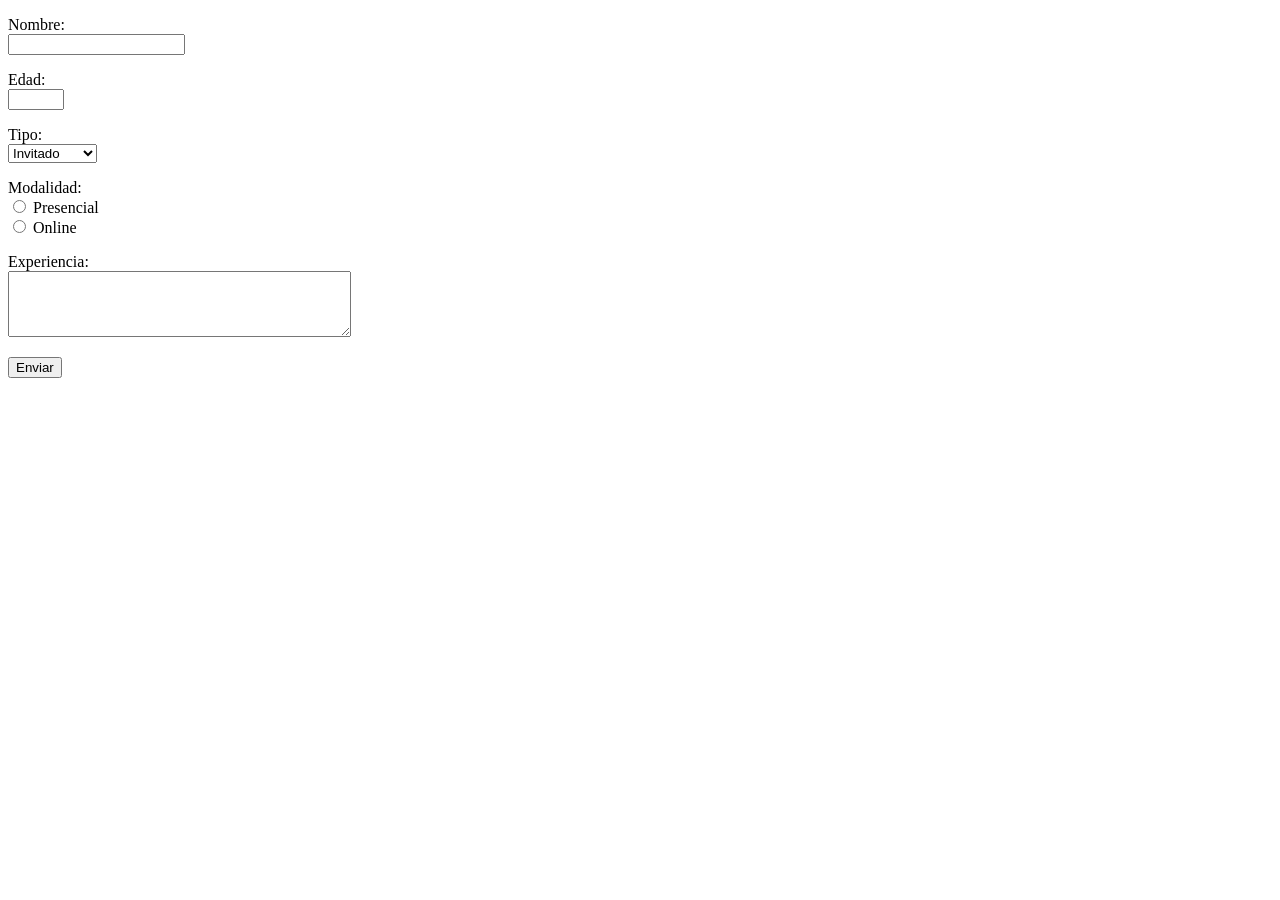
==== index.html @ 99f2424e "Primeros pasos" ====
<!DOCTYPE html>
<html lang="en">
<head>
    <meta charset="UTF-8">
    <meta name="viewport" content="width=device-width, initial-scale=1.0">
    <title>Formulario</title>
</head>
<body>
    <form action="#" method="POST">
        <!-- Nombre -->
        <p>
            <label for="nombre">Nombre:</label><br>
            <input type="text" id="nombre" name="nombre" required>
        </p>

        <!-- Edad -->
        <p>
            <label for="edad">Edad:</label><br>
            <input type="number" id="edad" name="edad" min="1" max="120" required>
        </p>

        <!-- Tipo -->
        <p>
            <label for="tipo">Tipo:</label><br>
            <select id="tipo" name="tipo" required>
                <option value="invitado">Invitado</option>
                <option value="estudiante">Estudiante</option>
                <option value="profesional">Profesional</option>
            </select>
        </p>

        <!-- Modalidad -->
        <p>
            <label>Modalidad:</label><br>
            <input type="radio" id="presencial" name="modalidad" value="presencial" required>
            <label for="presencial">Presencial</label><br>
            
            <input type="radio" id="online" name="modalidad" value="online">
            <label for="online">Online</label><br>
        </p>

        <!-- Experiencia -->
        <p>
            <label for="experiencia">Experiencia:</label><br>
            <textarea id="experiencia" name="experiencia" rows="4" cols="40" required></textarea>
        </p>

        <!-- Botón de Envío -->
        <p>
            <button type="submit">Enviar</button>
        </p>

    </form>
</body>
</html>
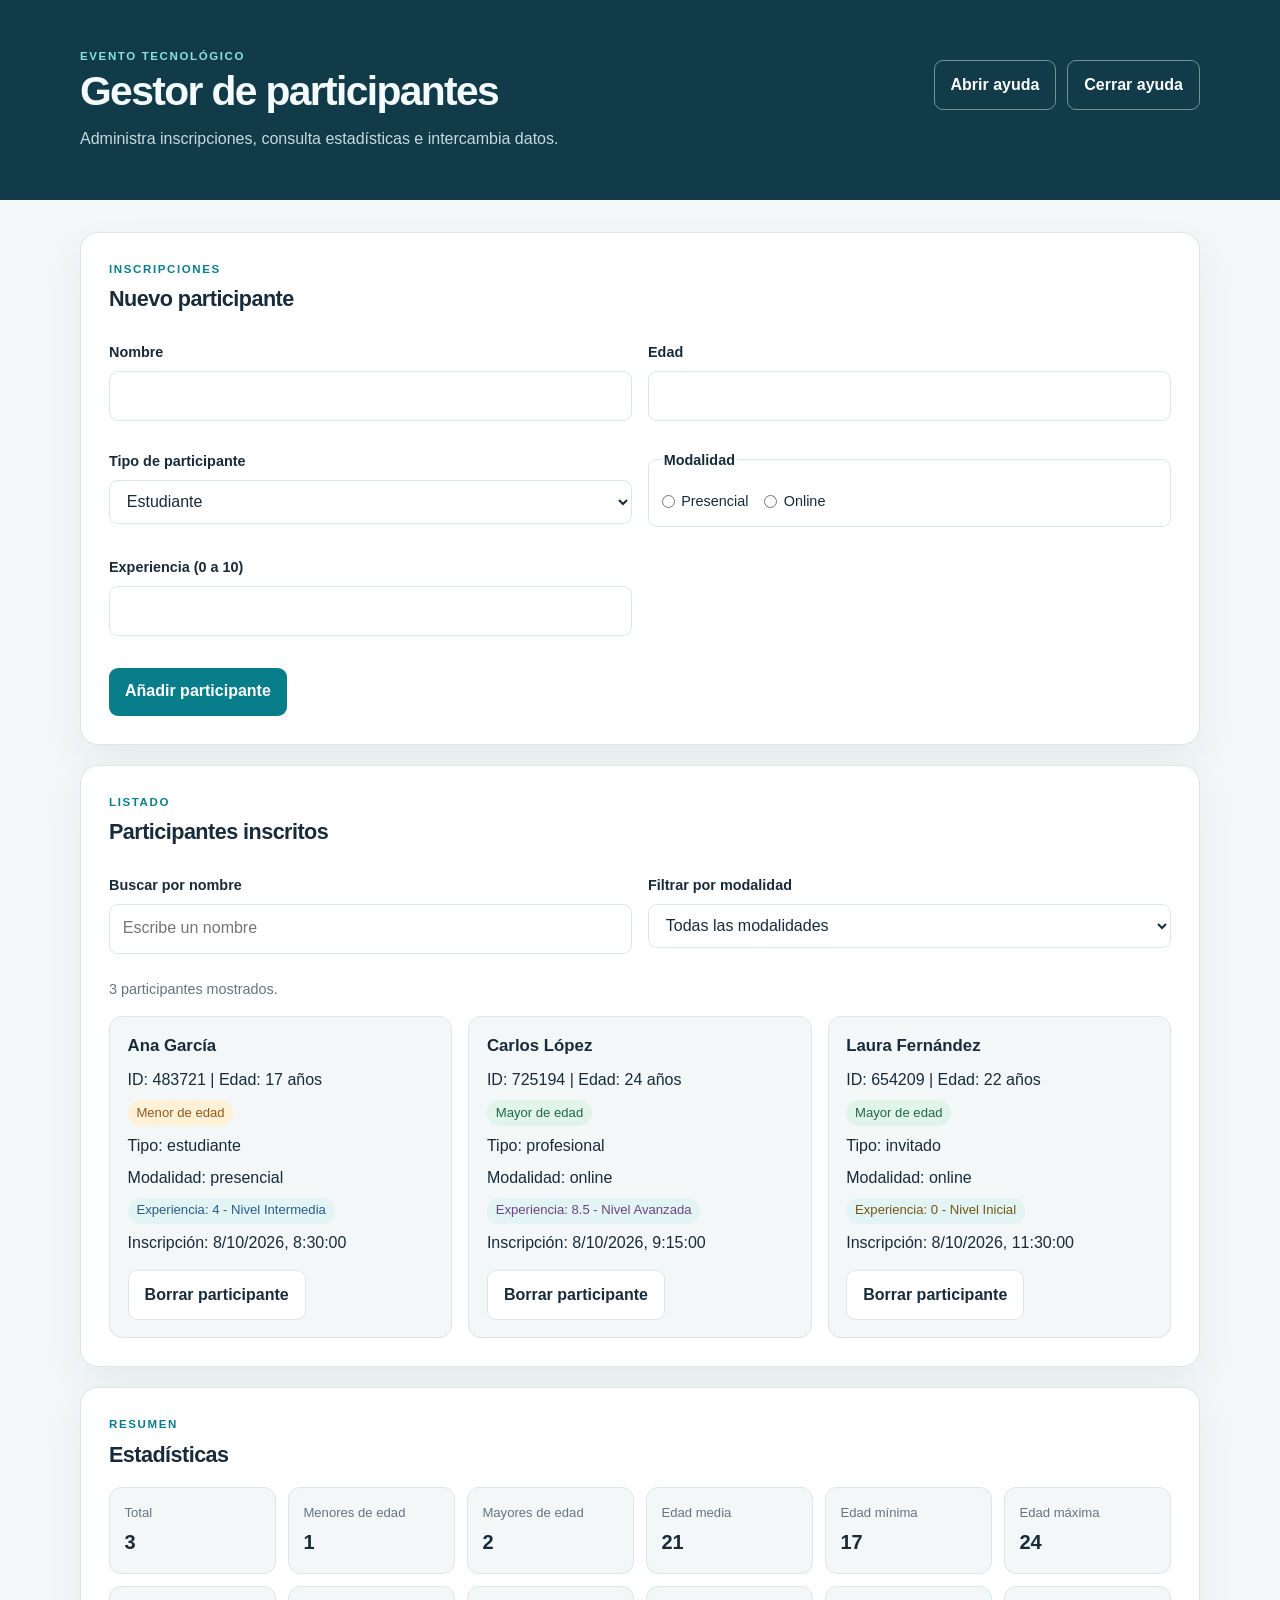
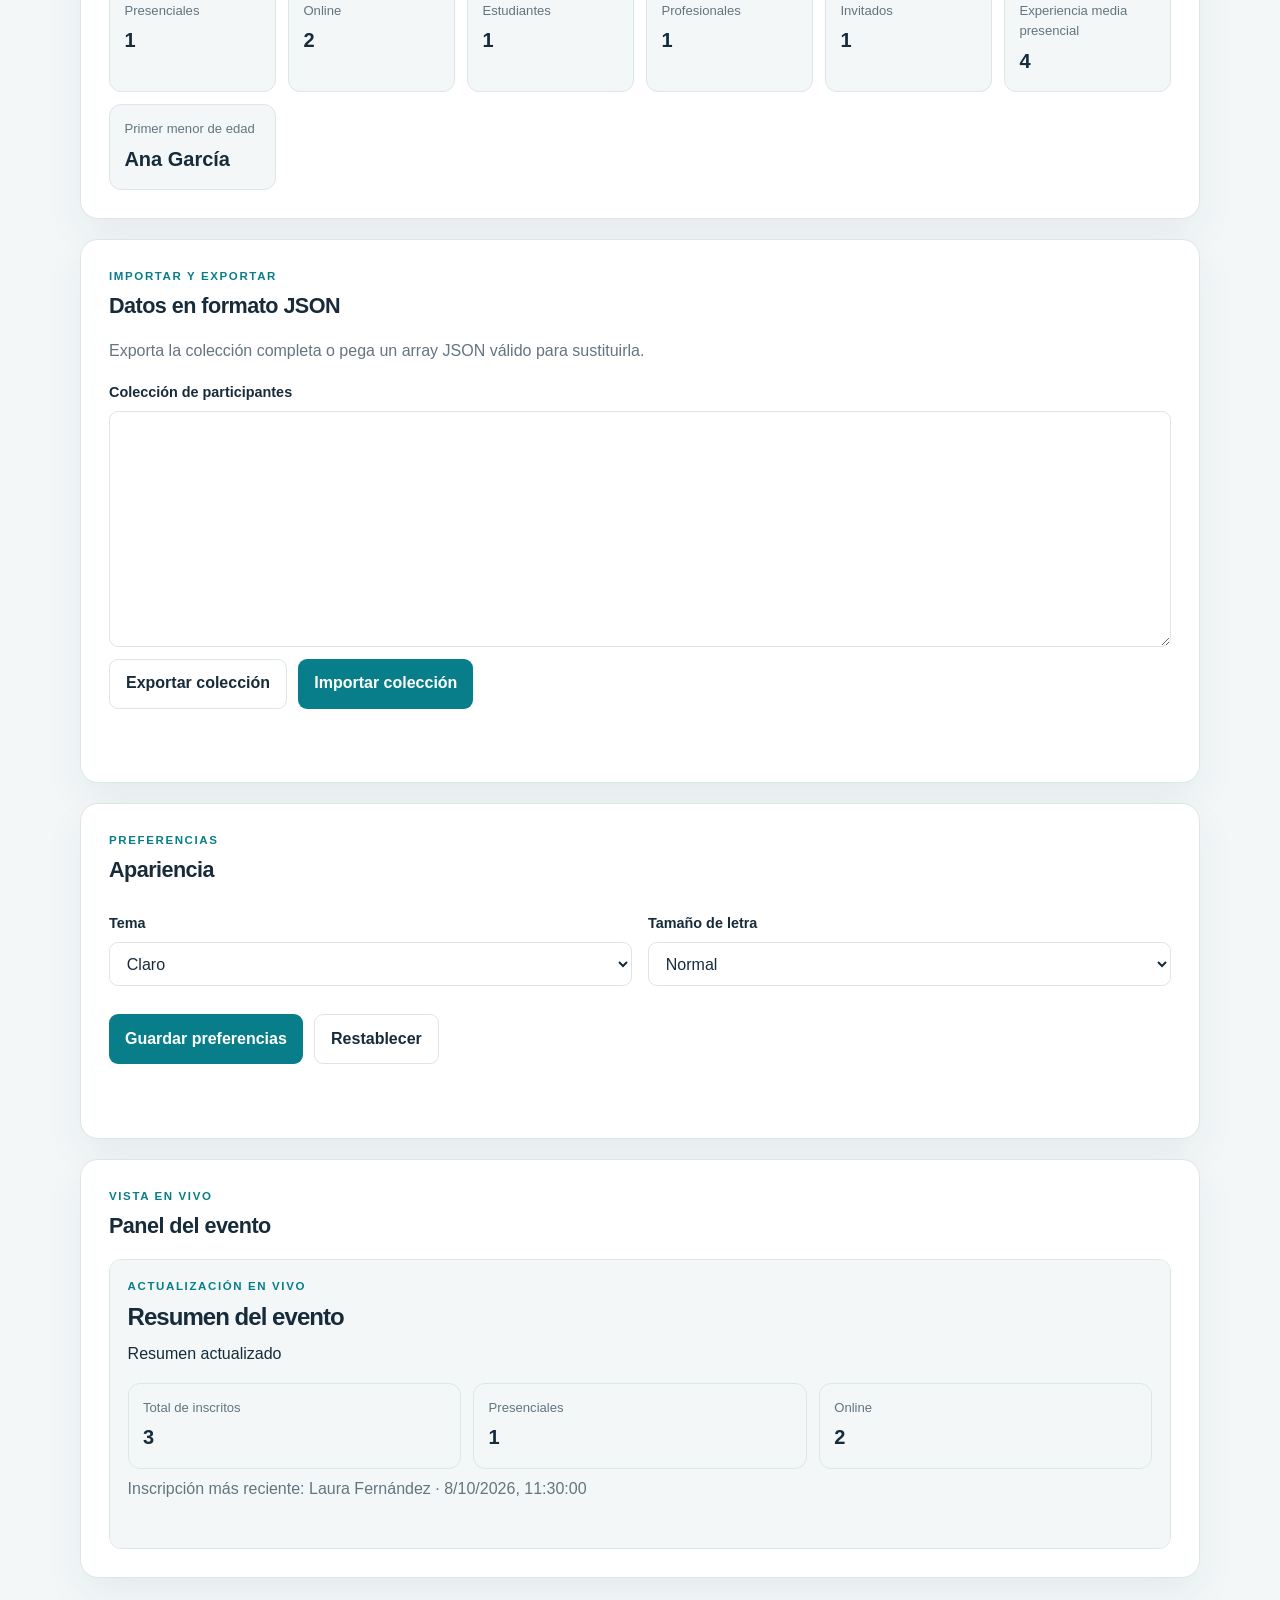
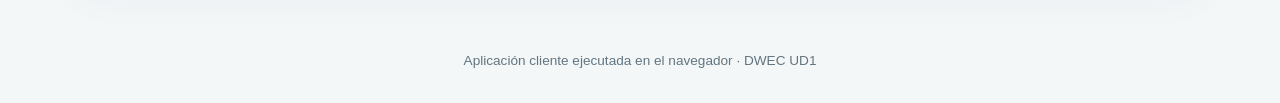
==== commit 781df75c: "Completa práctica DWEC UD1" ====
--- a/index.html
+++ b/index.html
@@ -1,55 +1,89 @@
-<!DOCTYPE html>
-<html lang="en">
+<!doctype html>
+<html lang="es">
 <head>
     <meta charset="UTF-8">
     <meta name="viewport" content="width=device-width, initial-scale=1.0">
-    <title>Formulario</title>
+    <meta name="description" content="Gestor de inscripciones para un evento tecnológico">
+    <title>Gestor de participantes</title>
+    <link rel="icon" href="./favicon.svg" type="image/svg+xml">
+    <link rel="stylesheet" href="./css/estilos.css">
+    <script type="module" src="./js/app.js"></script>
 </head>
 <body>
-    <form action="#" method="POST">
-        <!-- Nombre -->
-        <p>
-            <label for="nombre">Nombre:</label><br>
-            <input type="text" id="nombre" name="nombre" required>
-        </p>
+    <header class="cabecera">
+        <div>
+            <p class="ceja">EVENTO TECNOLÓGICO</p>
+            <h1>Gestor de participantes</h1>
+            <p>Administra inscripciones, consulta estadísticas e intercambia datos.</p>
+        </div>
+        <div class="acciones-cabecera">
+            <button id="abrirAyuda" type="button" class="boton-secundario">Abrir ayuda</button>
+            <button id="cerrarAyuda" type="button" class="boton-secundario">Cerrar ayuda</button>
+            <p id="estadoAyuda" class="estado" role="status" aria-live="polite"></p>
+        </div>
+    </header>
 
-        <!-- Edad -->
-        <p>
-            <label for="edad">Edad:</label><br>
-            <input type="number" id="edad" name="edad" min="1" max="120" required>
-        </p>
+    <main class="contenedor">
+        <section class="panel" aria-labelledby="tituloAlta">
+            <div class="titulo-seccion"><div><p class="ceja">INSCRIPCIONES</p><h2 id="tituloAlta">Nuevo participante</h2></div></div>
+            <form id="formulario" novalidate>
+                <div class="rejilla-formulario">
+                    <p><label for="nombre">Nombre</label><input type="text" id="nombre" name="nombre" minlength="2" maxlength="60" autocomplete="name" required></p>
+                    <p><label for="edad">Edad</label><input type="number" id="edad" name="edad" min="0" max="120" step="1" required></p>
+                    <p><label for="tipo">Tipo de participante</label><select id="tipo" name="tipo" required><option value="estudiante">Estudiante</option><option value="profesional">Profesional</option><option value="invitado">Invitado</option></select></p>
+                    <fieldset><legend>Modalidad</legend><label class="opcion"><input type="radio" name="modalidad" value="presencial" required> Presencial</label><label class="opcion"><input type="radio" name="modalidad" value="online"> Online</label></fieldset>
+                    <p><label for="experiencia">Experiencia (0 a 10)</label><input type="number" id="experiencia" name="experiencia" min="0" max="10" step="any" required></p>
+                </div>
+                <p id="errores" class="mensaje mensaje-error" role="alert" aria-live="assertive"></p>
+                <button type="submit">Añadir participante</button>
+            </form>
+        </section>
 
-        <!-- Tipo -->
-        <p>
-            <label for="tipo">Tipo:</label><br>
-            <select id="tipo" name="tipo" required>
-                <option value="invitado">Invitado</option>
-                <option value="estudiante">Estudiante</option>
-                <option value="profesional">Profesional</option>
-            </select>
-        </p>
+        <section class="panel" aria-labelledby="tituloListado">
+            <div class="titulo-seccion"><div><p class="ceja">LISTADO</p><h2 id="tituloListado">Participantes inscritos</h2></div></div>
+            <div class="rejilla-filtros">
+                <p><label for="busqueda">Buscar por nombre</label><input type="search" id="busqueda" placeholder="Escribe un nombre"></p>
+                <p><label for="filtroModalidad">Filtrar por modalidad</label><select id="filtroModalidad"><option value="">Todas las modalidades</option><option value="presencial">Presencial</option><option value="online">Online</option></select></p>
+            </div>
+            <p id="estadoListado" class="estado" role="status" aria-live="polite"></p>
+            <div id="listado" class="rejilla-tarjetas"></div>
+        </section>
 
-        <!-- Modalidad -->
-        <p>
-            <label>Modalidad:</label><br>
-            <input type="radio" id="presencial" name="modalidad" value="presencial" required>
-            <label for="presencial">Presencial</label><br>
-            
-            <input type="radio" id="online" name="modalidad" value="online">
-            <label for="online">Online</label><br>
-        </p>
+        <section class="panel" aria-labelledby="tituloEstadisticas">
+            <div class="titulo-seccion"><div><p class="ceja">RESUMEN</p><h2 id="tituloEstadisticas">Estadísticas</h2></div></div>
+            <dl class="rejilla-estadisticas">
+                <div><dt>Total</dt><dd id="total">0</dd></div><div><dt>Menores de edad</dt><dd id="menores">0</dd></div><div><dt>Mayores de edad</dt><dd id="mayores">0</dd></div>
+                <div><dt>Edad media</dt><dd id="edadMedia">Sin datos</dd></div><div><dt>Edad mínima</dt><dd id="edadMinima">Sin datos</dd></div><div><dt>Edad máxima</dt><dd id="edadMaxima">Sin datos</dd></div>
+                <div><dt>Presenciales</dt><dd id="presencial">0</dd></div><div><dt>Online</dt><dd id="onlineTotal">0</dd></div><div><dt>Estudiantes</dt><dd id="estudiantes">0</dd></div>
+                <div><dt>Profesionales</dt><dd id="profesionales">0</dd></div><div><dt>Invitados</dt><dd id="invitados">0</dd></div><div><dt>Experiencia media presencial</dt><dd id="experienciaMediaPresencial">Sin datos</dd></div>
+                <div><dt>Primer menor de edad</dt><dd id="primerMenor">Ninguno</dd></div>
+            </dl>
+        </section>
 
-        <!-- Experiencia -->
-        <p>
-            <label for="experiencia">Experiencia:</label><br>
-            <textarea id="experiencia" name="experiencia" rows="4" cols="40" required></textarea>
-        </p>
+        <section class="panel" aria-labelledby="tituloDatos">
+            <div class="titulo-seccion"><div><p class="ceja">IMPORTAR Y EXPORTAR</p><h2 id="tituloDatos">Datos en formato JSON</h2></div></div>
+            <p class="texto-ayuda">Exporta la colección completa o pega un array JSON válido para sustituirla.</p>
+            <label for="datosJson">Colección de participantes</label>
+            <textarea id="datosJson" rows="10" spellcheck="false" aria-describedby="estadoJson"></textarea>
+            <div class="fila-botones"><button id="exportarJson" type="button" class="boton-secundario">Exportar colección</button><button id="importarJson" type="button">Importar colección</button></div>
+            <p id="estadoJson" class="estado" role="status" aria-live="polite"></p>
+        </section>
 
-        <!-- Botón de Envío -->
-        <p>
-            <button type="submit">Enviar</button>
-        </p>
+        <section class="panel" aria-labelledby="tituloPreferencias">
+            <div class="titulo-seccion"><div><p class="ceja">PREFERENCIAS</p><h2 id="tituloPreferencias">Apariencia</h2></div></div>
+            <div class="rejilla-formulario">
+                <p><label for="tema">Tema</label><select id="tema"><option value="claro">Claro</option><option value="oscuro">Oscuro</option></select></p>
+                <p><label for="tamanoLetra">Tamaño de letra</label><select id="tamanoLetra"><option value="normal">Normal</option><option value="grande">Grande</option></select></p>
+            </div>
+            <div class="fila-botones"><button id="guardarPreferencias" type="button">Guardar preferencias</button><button id="restablecerPreferencias" type="button" class="boton-secundario">Restablecer</button></div>
+            <p id="estadoPreferencias" class="estado" role="status" aria-live="polite"></p>
+        </section>
 
-    </form>
+        <section class="panel" aria-labelledby="tituloPanelEvento">
+            <div class="titulo-seccion"><div><p class="ceja">VISTA EN VIVO</p><h2 id="tituloPanelEvento">Panel del evento</h2></div></div>
+            <iframe id="panelEvento" src="./panel.html" title="Panel con el resumen actualizado de inscripciones" loading="lazy"></iframe>
+        </section>
+    </main>
+    <footer><p>Aplicación cliente ejecutada en el navegador · DWEC UD1</p></footer>
 </body>
-</html>+</html>
--- a/css/estilos.css
+++ b/css/estilos.css
@@ -0,0 +1,103 @@
+:root {
+    color-scheme: light;
+    font-family: "DM Sans", Arial, sans-serif;
+    color: #172b3a;
+    background: #f3f7f8;
+    font-synthesis: none;
+    text-rendering: optimizeLegibility;
+    --fondo: #f3f7f8;
+    --superficie: #ffffff;
+    --texto: #172b3a;
+    --muted: #637580;
+    --borde: #dce6e9;
+    --acento: #087e8b;
+    --acento-hover: #066a75;
+    --acento-suave: #e2f4f3;
+    --error: #a93636;
+    --sombra: 0 16px 40px rgb(24 54 67 / 6%);
+    font-size: 16px;
+}
+
+:root[data-tema="oscuro"] {
+    color-scheme: dark;
+    --fondo: #101b22;
+    --superficie: #192830;
+    --texto: #e7f0f2;
+    --muted: #a8bbc2;
+    --borde: #344852;
+    --acento: #69c5c7;
+    --acento-hover: #8ad8d9;
+    --acento-suave: #203c42;
+    --error: #ff9b9b;
+    --sombra: 0 16px 40px rgb(0 0 0 / 18%);
+}
+
+:root[data-tamano="grande"] { font-size: 19px; }
+* { box-sizing: border-box; }
+body { margin: 0; min-width: 320px; background: var(--fondo); color: var(--texto); line-height: 1.55; }
+h1, h2, h3 { font-family: "Manrope", Arial, sans-serif; line-height: 1.2; }
+h1 { margin: .1rem 0 .65rem; font-size: clamp(1.8rem, 4vw, 2.55rem); letter-spacing: -.04em; }
+h2 { margin: 0; font-size: 1.35rem; letter-spacing: -.025em; }
+h3 { font-size: 1.05rem; }
+p { margin: .5rem 0 1rem; }
+.cabecera { display: flex; justify-content: space-between; align-items: center; gap: 2rem; padding: 3rem max(1.25rem, calc((100vw - 1120px) / 2)); background: #123b49; color: #f4fbfc; }
+.cabecera > div:first-child { max-width: 700px; }
+.cabecera p { color: #c5dadd; margin-bottom: 0; }
+.acciones-cabecera { min-width: 190px; text-align: right; }
+.acciones-cabecera button + button { margin-left: .4rem; }
+.contenedor { width: min(1120px, calc(100% - 2rem)); margin: 2rem auto 3rem; display: grid; gap: 1.25rem; }
+.panel { padding: clamp(1.1rem, 3vw, 1.75rem); border: 1px solid var(--borde); border-radius: 18px; background: var(--superficie); box-shadow: var(--sombra); }
+.ceja { color: var(--acento); font-size: .72rem; font-weight: 700; letter-spacing: .14em; margin: 0 0 .45rem; }
+.cabecera .ceja { color: #8be1dc; }
+.titulo-seccion { display: flex; justify-content: space-between; align-items: center; margin-bottom: 1.25rem; }
+.rejilla-formulario, .rejilla-filtros { display: grid; grid-template-columns: repeat(2, minmax(0, 1fr)); gap: .25rem 1rem; }
+label, legend { font-weight: 600; font-size: .9rem; }
+input, select, textarea { display: block; width: 100%; margin-top: .4rem; padding: .72rem .8rem; border: 1px solid var(--borde); border-radius: 9px; background: var(--superficie); color: var(--texto); font: inherit; }
+input:focus, select:focus, textarea:focus, button:focus-visible, a:focus-visible { outline: 3px solid color-mix(in srgb, var(--acento) 40%, transparent); outline-offset: 2px; }
+input[aria-invalid="true"] { border-color: var(--error); }
+fieldset { border: 1px solid var(--borde); border-radius: 9px; padding: .65rem .8rem; margin: .5rem 0 1rem; }
+fieldset .opcion { display: inline-flex; align-items: center; gap: .4rem; margin: .55rem 1rem 0 0; font-weight: 400; }
+.opcion input { width: auto; margin: 0; }
+button { border: 0; border-radius: 9px; padding: .72rem 1rem; color: #fff; background: var(--acento); font: inherit; font-weight: 700; cursor: pointer; transition: background .15s ease, transform .15s ease; }
+button:hover { background: var(--acento-hover); transform: translateY(-1px); }
+.boton-secundario { border: 1px solid var(--borde); color: var(--texto); background: var(--superficie); }
+.boton-secundario:hover { color: var(--texto); background: var(--acento-suave); }
+.cabecera .boton-secundario { color: #fff; border-color: #72929a; background: transparent; }
+.cabecera .boton-secundario:hover { background: #285564; }
+.mensaje-error { color: var(--error); font-weight: 600; }
+.estado { min-height: 1.5em; color: var(--muted); font-size: .9rem; }
+.rejilla-tarjetas { display: grid; grid-template-columns: repeat(auto-fit, minmax(min(100%, 270px), 1fr)); gap: 1rem; }
+.tarjeta { padding: 1.1rem; border: 1px solid var(--borde); border-radius: 13px; background: var(--fondo); }
+.tarjeta h3 { overflow-wrap: anywhere; margin: .1rem 0 .75rem; }
+.tarjeta p { margin: .45rem 0; }
+.tarjeta button { margin-top: .45rem; }
+.etiqueta { display: table; width: fit-content; padding: .18rem .55rem; border-radius: 999px; background: var(--acento-suave); font-size: .82rem; }
+.etiqueta-menor { color: #94591a; background: #fff0d8; }
+.etiqueta-mayor { color: #226650; background: #e0f4e9; }
+.experiencia-inicial { color: #765416; }
+.experiencia-intermedia { color: #285d89; }
+.experiencia-avanzada { color: #6d4385; }
+.rejilla-estadisticas { display: grid; grid-template-columns: repeat(auto-fit, minmax(145px, 1fr)); gap: .75rem; margin: 0; }
+.rejilla-estadisticas > div { padding: .9rem; border: 1px solid var(--borde); border-radius: 12px; background: var(--fondo); }
+.rejilla-estadisticas dt { color: var(--muted); font-size: .82rem; }
+.rejilla-estadisticas dd { margin: .25rem 0 0; font-family: "Manrope", Arial, sans-serif; font-size: 1.25rem; font-weight: 800; overflow-wrap: anywhere; }
+.texto-ayuda { color: var(--muted); }
+textarea { resize: vertical; font-family: Consolas, monospace; font-size: .85rem; }
+.fila-botones { display: flex; flex-wrap: wrap; gap: .7rem; margin-top: .75rem; }
+iframe { display: block; width: 100%; min-height: 290px; border: 1px solid var(--borde); border-radius: 12px; background: var(--fondo); }
+footer { padding: 1rem; color: var(--muted); text-align: center; font-size: .85rem; }
+.pagina-panel { min-width: 0; background: var(--fondo); }
+.panel-resumen { padding: 1.1rem; }
+.panel-resumen h1 { font-size: 1.5rem; }
+.ayuda { max-width: 820px; }
+.datos-navegador { display: grid; grid-template-columns: max-content 1fr; gap: .5rem 1rem; overflow-wrap: anywhere; }
+.datos-navegador dt { color: var(--muted); }
+.datos-navegador dd { margin: 0; font-weight: 600; }
+a { color: var(--acento); }
+[hidden] { display: none !important; }
+
+@media (max-width: 680px) {
+    .cabecera { align-items: flex-start; flex-direction: column; padding-top: 2rem; padding-bottom: 2rem; }
+    .acciones-cabecera { text-align: left; }
+    .rejilla-formulario, .rejilla-filtros { grid-template-columns: 1fr; }
+}
